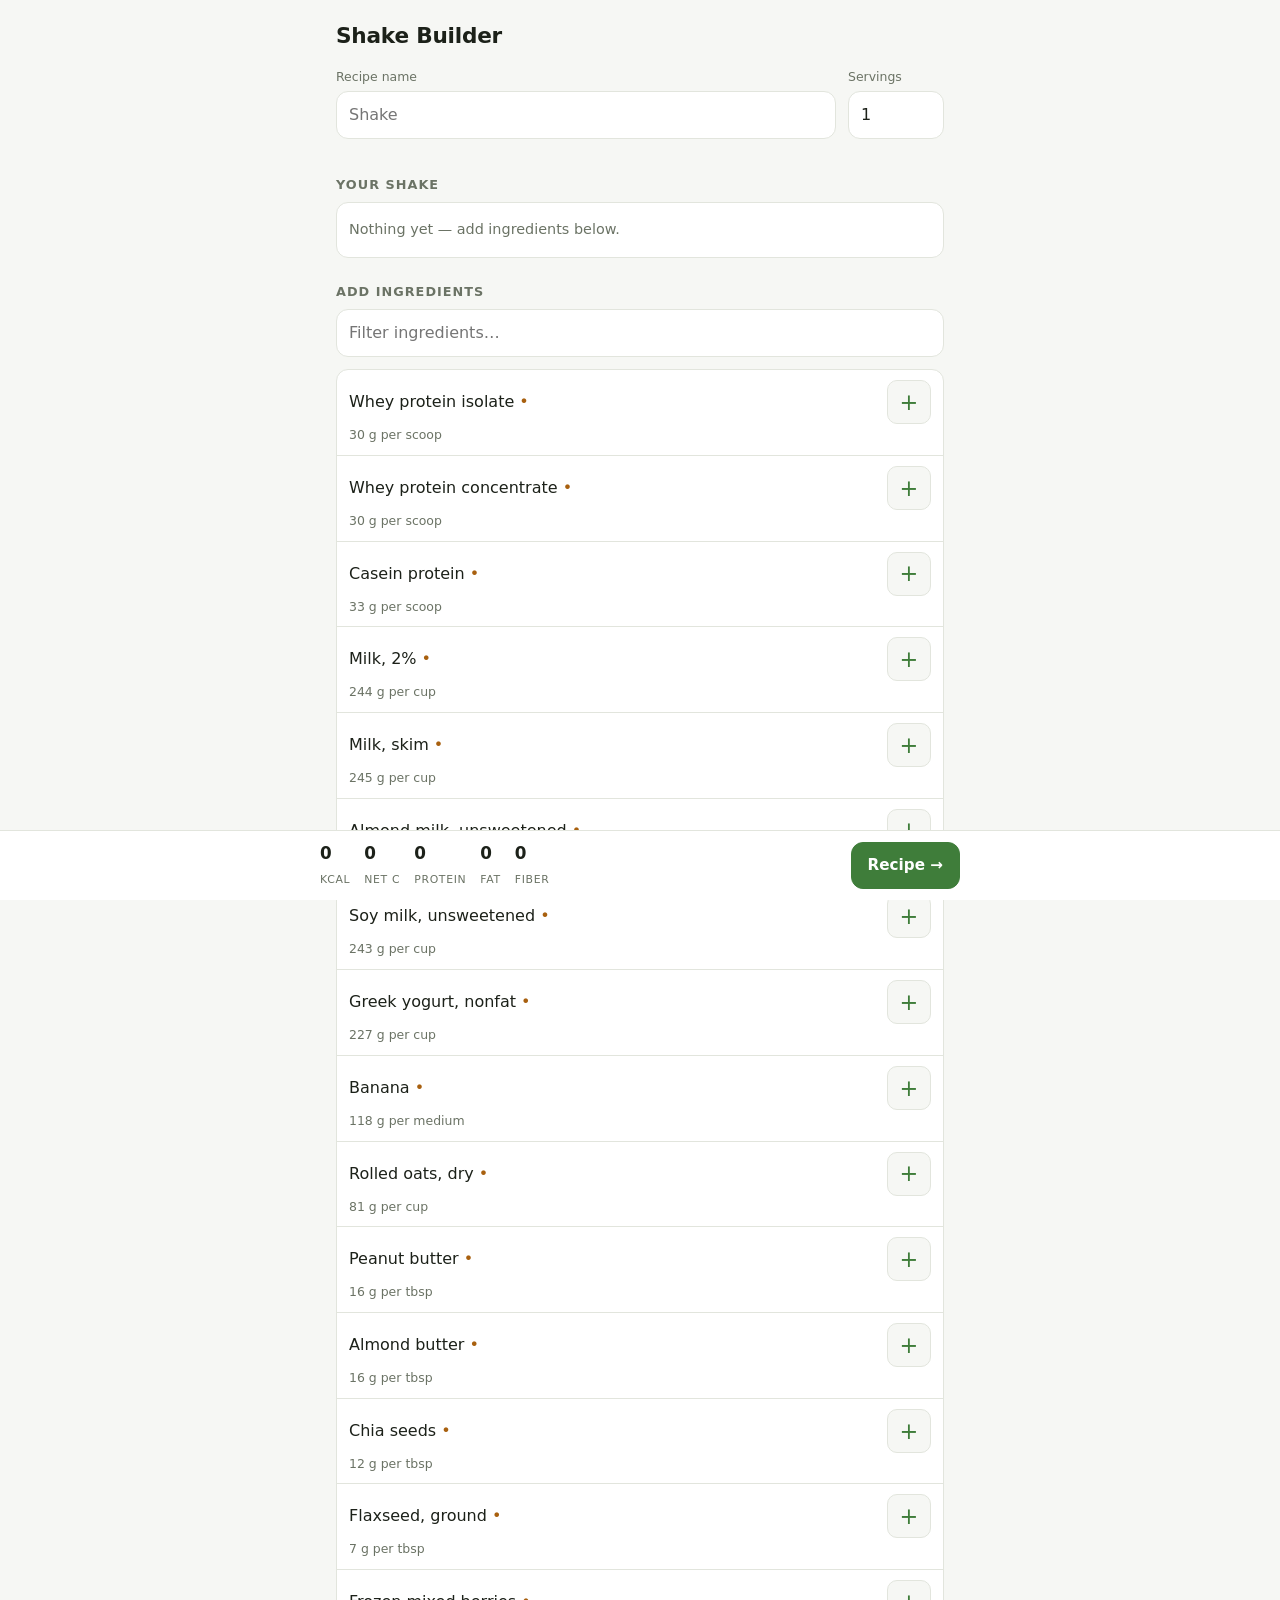
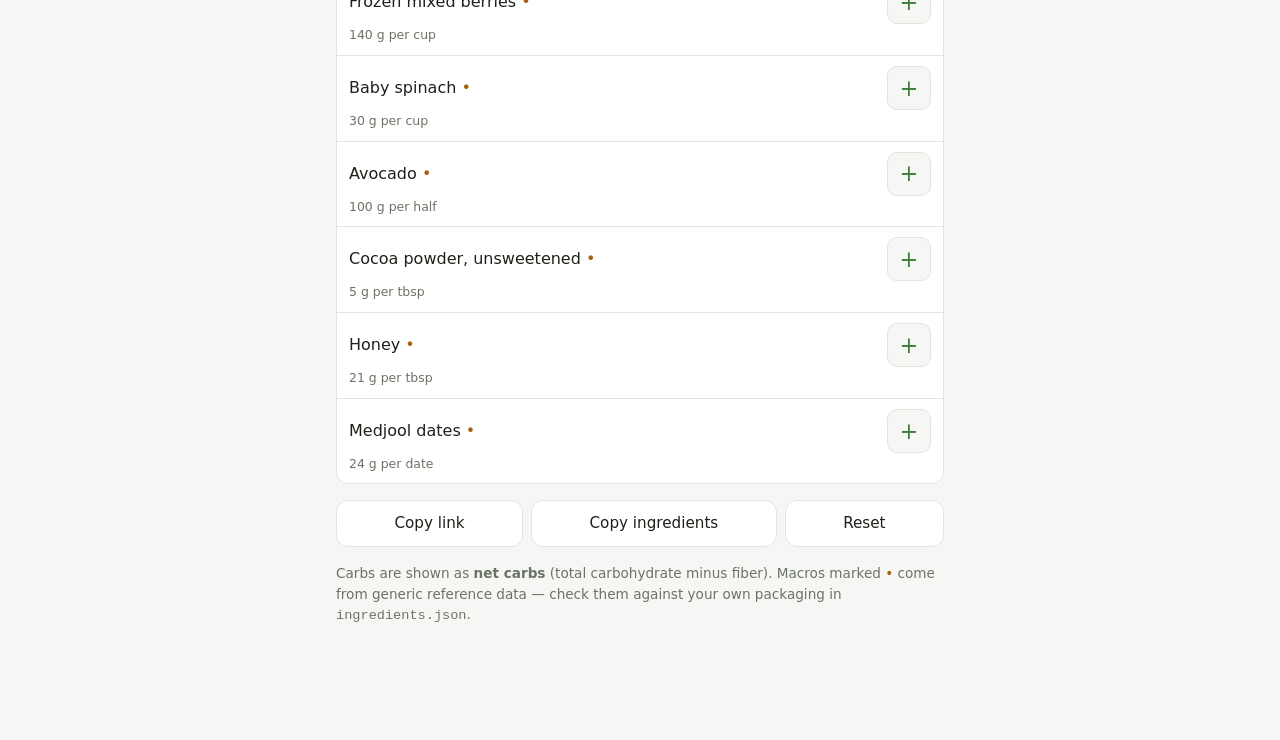
==== index.html @ 305732d8 "Add static shake builder with macro calculation and Cronometer handoff A no-build, no-backend web ap" ====
<!doctype html>
<html lang="en">
<head>
<meta charset="utf-8">
<meta name="viewport" content="width=device-width, initial-scale=1">
<title>Shake Builder</title>
<meta name="description" content="Build a shake and see its macros.">
<link rel="stylesheet" href="css/styles.css">
</head>
<body>
<div class="wrap">
  <h1>Shake Builder</h1>

  <div id="banner" hidden class="banner"></div>

  <div class="row-2">
    <label class="field">
      <span>Recipe name</span>
      <input type="text" id="name" placeholder="Shake" autocomplete="off">
    </label>
    <label class="field">
      <span>Servings</span>
      <input type="number" id="servings" value="1" min="0.25" step="0.25" inputmode="decimal">
    </label>
  </div>

  <h2 id="shake-heading">Your shake</h2>
  <ul class="list" id="shake"></ul>

  <h2>Add ingredients</h2>
  <div class="field">
    <input type="text" id="filter" placeholder="Filter ingredients…" autocomplete="off">
  </div>
  <ul class="list" id="all"></ul>

  <div class="actions">
    <button class="btn" id="copy-link" type="button">Copy link</button>
    <button class="btn" id="copy-ingredients" type="button">Copy ingredients</button>
    <button class="btn" id="reset" type="button">Reset</button>
  </div>

  <p class="note">
    Carbs are shown as <b>net carbs</b> (total carbohydrate minus fiber).
    Macros marked <span class="unverified">•</span> come from generic reference data —
    check them against your own packaging in <code>ingredients.json</code>.
  </p>
</div>

<div class="totals">
  <div class="totals-inner">
    <div class="macros">
      <div class="macro"><b id="t-kcal">0</b><span>kcal</span></div>
      <div class="macro"><b id="t-netcarb">0</b><span>net C</span></div>
      <div class="macro"><b id="t-protein">0</b><span>protein</span></div>
      <div class="macro"><b id="t-fat">0</b><span>fat</span></div>
      <div class="macro"><b id="t-fiber">0</b><span>fiber</span></div>
    </div>
    <a class="btn btn-primary" id="view-recipe" href="recipe.html">Recipe →</a>
  </div>
</div>

<script src="js/shared.js"></script>
<script src="js/builder.js"></script>
</body>
</html>
---- css/styles.css ----
:root {
  --bg: #f6f7f4;
  --surface: #ffffff;
  --border: #e2e5dd;
  --text: #1c2119;
  --muted: #6b7365;
  --accent: #3f7d3a;
  --accent-soft: #eaf3e8;
  --accent-text: #ffffff;
  --warn: #a8600f;
  --radius: 12px;
  --bar-h: 84px;
}

@media (prefers-color-scheme: dark) {
  :root {
    --bg: #14170f;
    --surface: #1d211a;
    --border: #2e3428;
    --text: #e8ece3;
    --muted: #9aa392;
    --accent: #7cbb6f;
    --accent-soft: #232b1f;
    --accent-text: #10140c;
    --warn: #d99a4a;
  }
}

* { box-sizing: border-box; }

html { -webkit-text-size-adjust: 100%; }

body {
  margin: 0;
  background: var(--bg);
  color: var(--text);
  font: 16px/1.5 system-ui, -apple-system, "Segoe UI", Roboto, sans-serif;
  overflow-wrap: break-word;
}

.wrap {
  max-width: 640px;
  margin: 0 auto;
  padding: 16px 16px calc(var(--bar-h) + 32px);
}

h1 {
  font-size: 1.35rem;
  letter-spacing: -0.01em;
  margin: 4px 0 16px;
}

h2 {
  font-size: 0.8rem;
  text-transform: uppercase;
  letter-spacing: 0.08em;
  color: var(--muted);
  margin: 24px 0 8px;
}

/* ---------- form controls ---------- */

label { display: block; }

.field { margin-bottom: 12px; }

.field > span {
  display: block;
  font-size: 0.78rem;
  color: var(--muted);
  margin-bottom: 4px;
}

input[type="text"],
input[type="number"] {
  width: 100%;
  /* 16px minimum: anything smaller makes iOS zoom on focus. */
  font: inherit;
  font-size: 16px;
  padding: 11px 12px;
  color: var(--text);
  background: var(--surface);
  border: 1px solid var(--border);
  border-radius: var(--radius);
}

input:focus-visible,
button:focus-visible {
  outline: 2px solid var(--accent);
  outline-offset: 2px;
}

.row-2 { display: flex; gap: 12px; }
.row-2 .field:first-child { flex: 1; }
.row-2 .field:last-child { width: 96px; }

/* ---------- ingredient rows ---------- */

.list {
  list-style: none;
  margin: 0;
  padding: 0;
  border: 1px solid var(--border);
  border-radius: var(--radius);
  background: var(--surface);
  overflow: hidden;
}

.list li + li { border-top: 1px solid var(--border); }

/* Wraps so the detail line gets the full row width instead of the ~180px left
   over beside the stepper, which forced every row onto two lines. */
.item {
  display: flex;
  flex-wrap: wrap;
  align-items: center;
  gap: 2px 12px;
  padding: 10px 12px;
  min-height: 56px;
}

.item.on { background: var(--accent-soft); }

.item-main { flex: 1; min-width: 0; }

.item-name { display: block; }

.item-sub {
  flex-basis: 100%;
  font-size: 0.78rem;
  color: var(--muted);
  font-variant-numeric: tabular-nums;
}

.unverified {
  color: var(--warn);
  cursor: help;
}

/* ---------- stepper ---------- */

.stepper {
  display: flex;
  align-items: center;
  gap: 2px;
  flex: none;
}

.stepper button {
  width: 44px;
  height: 44px;
  font: inherit;
  font-size: 1.25rem;
  line-height: 1;
  color: var(--text);
  background: var(--bg);
  border: 1px solid var(--border);
  border-radius: 10px;
  cursor: pointer;
}

.stepper button:active { background: var(--accent-soft); }

.stepper .qty {
  min-width: 46px;
  text-align: center;
  font-variant-numeric: tabular-nums;
  font-weight: 600;
}

.add {
  flex: none;
  width: 44px;
  height: 44px;
  font: inherit;
  font-size: 1.4rem;
  line-height: 1;
  color: var(--accent);
  background: var(--bg);
  border: 1px solid var(--border);
  border-radius: 10px;
  cursor: pointer;
}

/* ---------- buttons ---------- */

.actions {
  display: flex;
  flex-wrap: wrap;
  gap: 8px;
  margin-top: 16px;
}

.btn {
  flex: 1 1 auto;
  min-height: 44px;
  padding: 11px 16px;
  font: inherit;
  font-size: 0.95rem;
  text-align: center;
  text-decoration: none;
  color: var(--text);
  background: var(--surface);
  border: 1px solid var(--border);
  border-radius: var(--radius);
  cursor: pointer;
}

.btn-primary {
  color: var(--accent-text);
  background: var(--accent);
  border-color: var(--accent);
  font-weight: 600;
}

/* ---------- sticky totals ---------- */

.totals {
  position: fixed;
  left: 0;
  right: 0;
  bottom: 0;
  z-index: 10;
  display: flex;
  align-items: center;
  gap: 12px;
  padding: 10px 16px calc(10px + env(safe-area-inset-bottom));
  background: var(--surface);
  border-top: 1px solid var(--border);
}

.totals-inner {
  max-width: 640px;
  margin: 0 auto;
  width: 100%;
  display: flex;
  align-items: center;
  gap: 12px;
}

.macros {
  flex: 1;
  display: flex;
  gap: 14px;
}

.macro { text-align: left; }

.macro b {
  display: block;
  font-size: 1.05rem;
  font-variant-numeric: tabular-nums;
}

.macro span {
  font-size: 0.68rem;
  text-transform: uppercase;
  letter-spacing: 0.06em;
  color: var(--muted);
}

.totals .btn { flex: none; }

/* ---------- recipe page ---------- */

.recipe-ingredients {
  margin: 0;
  padding-left: 22px;
}

.recipe-ingredients li { margin-bottom: 6px; }

table.nutrition {
  width: 100%;
  border-collapse: collapse;
  margin-top: 8px;
  background: var(--surface);
  border: 1px solid var(--border);
  border-radius: var(--radius);
  overflow: hidden;
}

.nutrition th,
.nutrition td {
  padding: 9px 12px;
  text-align: right;
  border-bottom: 1px solid var(--border);
  font-variant-numeric: tabular-nums;
}

.nutrition th:first-child,
.nutrition td:first-child { text-align: left; font-weight: 400; }

.nutrition thead th {
  font-size: 0.72rem;
  text-transform: uppercase;
  letter-spacing: 0.06em;
  color: var(--muted);
}

.nutrition tbody tr:last-child td { border-bottom: 0; }

.note {
  font-size: 0.85rem;
  color: var(--muted);
  margin: 16px 0 0;
}

.empty {
  padding: 16px 12px;
  color: var(--muted);
  font-size: 0.9rem;
}

.banner {
  padding: 10px 12px;
  margin-bottom: 12px;
  border-radius: var(--radius);
  background: var(--accent-soft);
  border: 1px solid var(--border);
  font-size: 0.88rem;
}

.recipe-page .wrap { padding-bottom: 32px; }
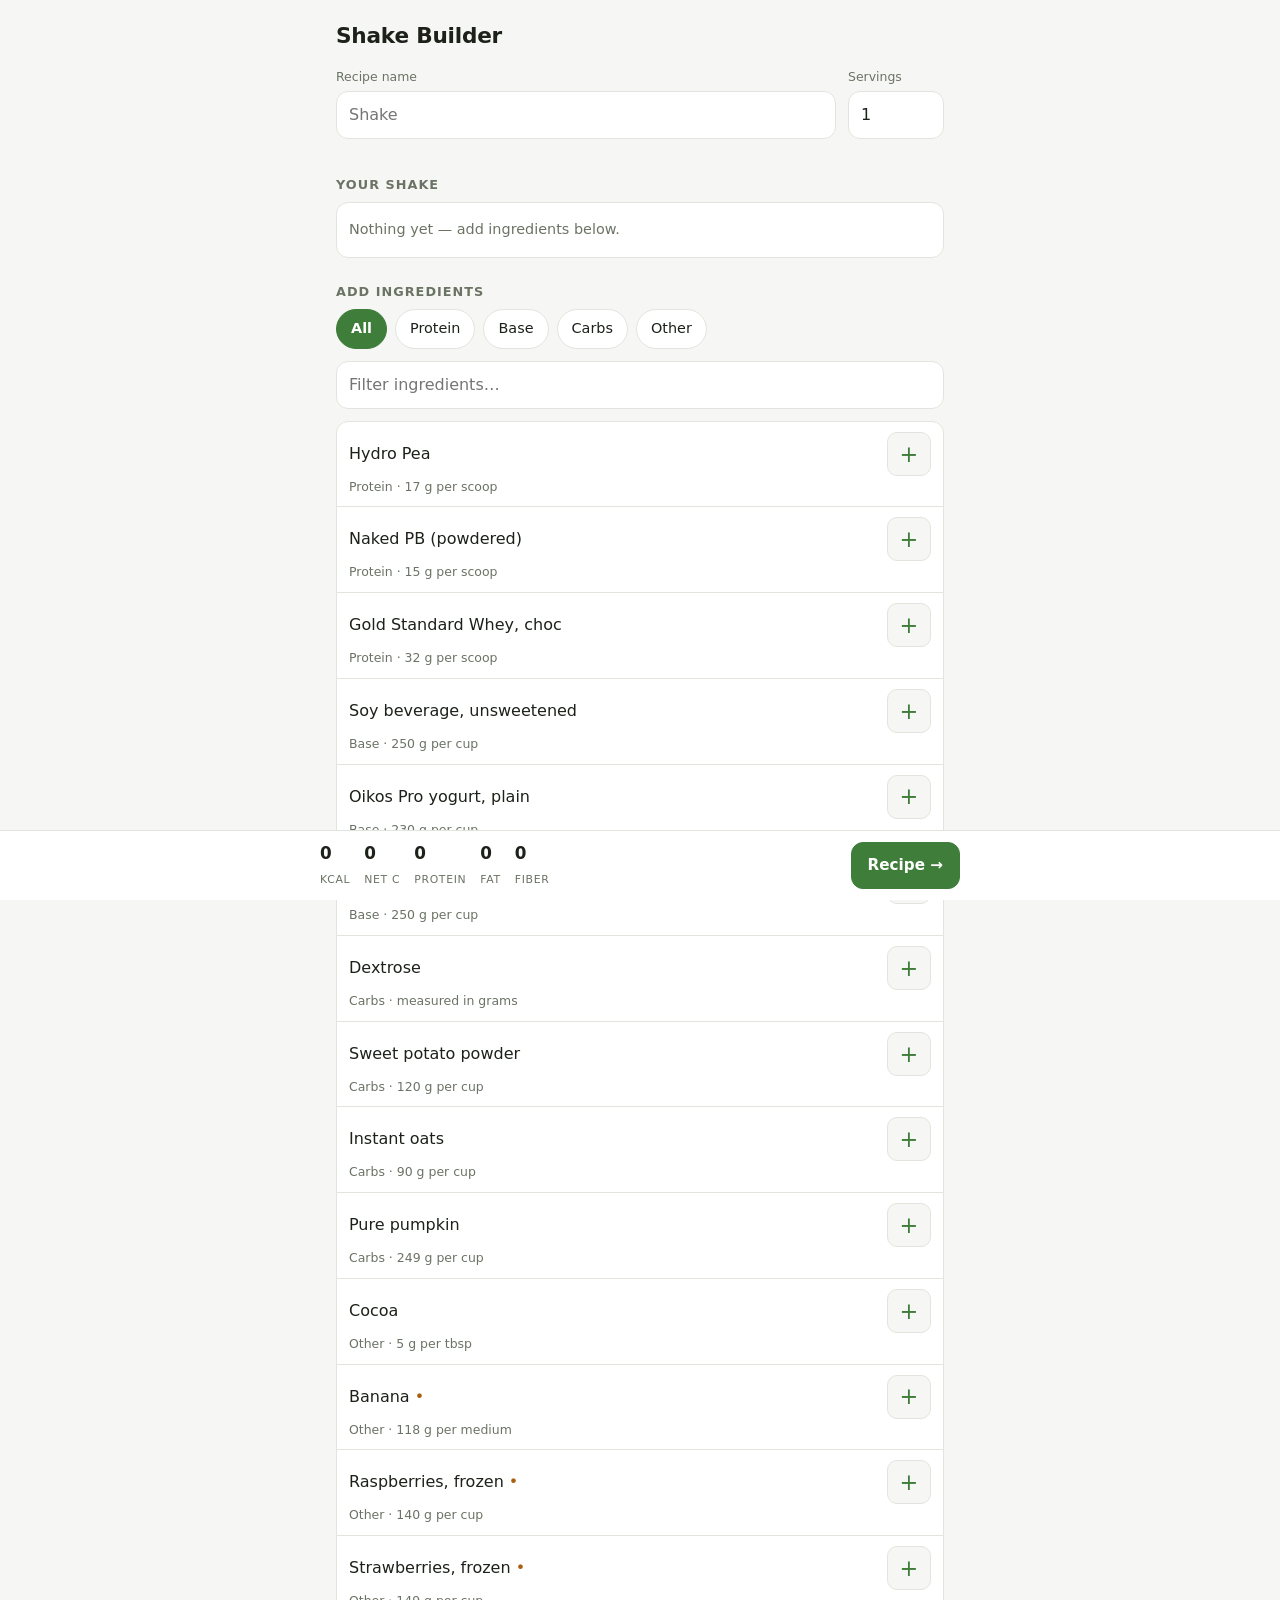
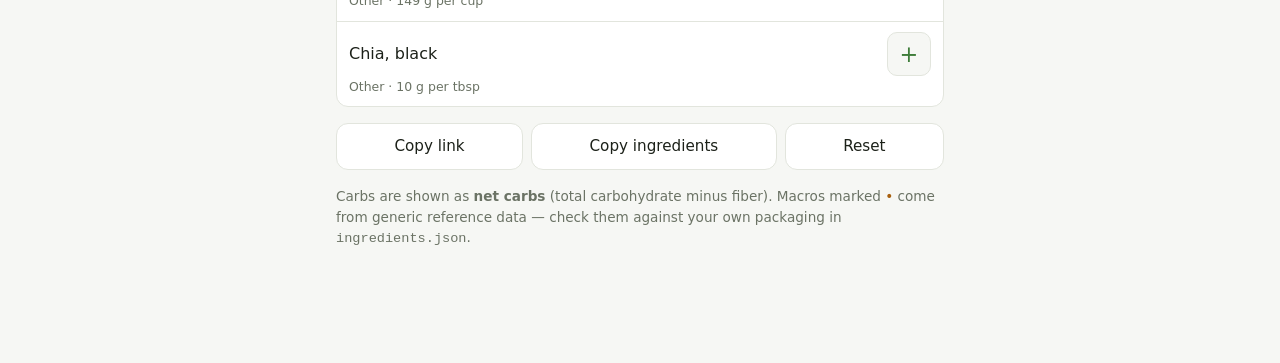
==== commit fb31f9fa: "Replace ingredient list with real products, add category filters ingredients.json now holds the 15 p" ====
--- a/index.html
+++ b/index.html
@@ -28,6 +28,7 @@
   <ul class="list" id="shake"></ul>
 
   <h2>Add ingredients</h2>
+  <div class="chips" id="categories" role="group" aria-label="Filter by category"></div>
   <div class="field">
     <input type="text" id="filter" placeholder="Filter ingredients…" autocomplete="off">
   </div>
--- a/css/styles.css
+++ b/css/styles.css
@@ -94,6 +94,34 @@
 .row-2 .field:first-child { flex: 1; }
 .row-2 .field:last-child { width: 96px; }
 
+/* ---------- category chips ---------- */
+
+.chips {
+  display: flex;
+  flex-wrap: wrap;
+  gap: 8px;
+  margin-bottom: 12px;
+}
+
+.chip {
+  min-height: 38px;
+  padding: 8px 14px;
+  font: inherit;
+  font-size: 0.9rem;
+  color: var(--text);
+  background: var(--surface);
+  border: 1px solid var(--border);
+  border-radius: 999px;
+  cursor: pointer;
+}
+
+.chip[aria-pressed="true"] {
+  color: var(--accent-text);
+  background: var(--accent);
+  border-color: var(--accent);
+  font-weight: 600;
+}
+
 /* ---------- ingredient rows ---------- */
 
 .list {
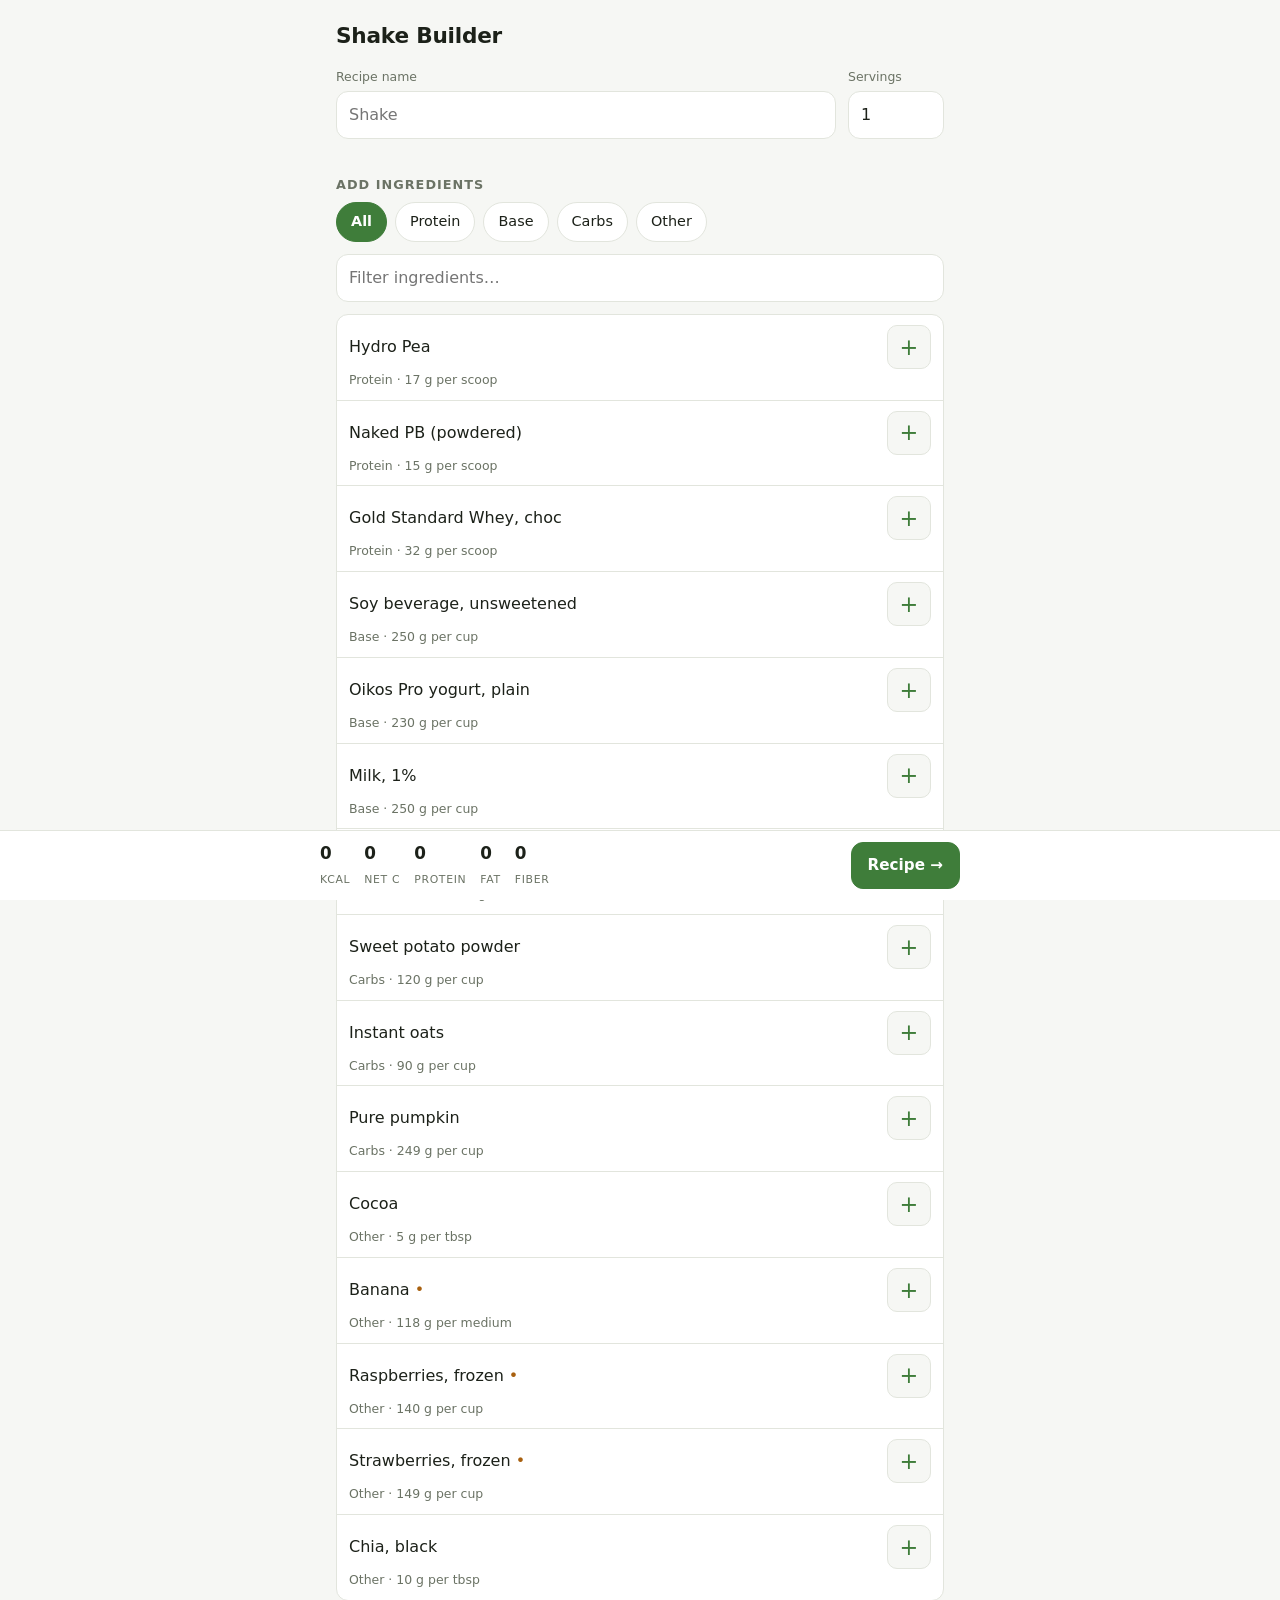
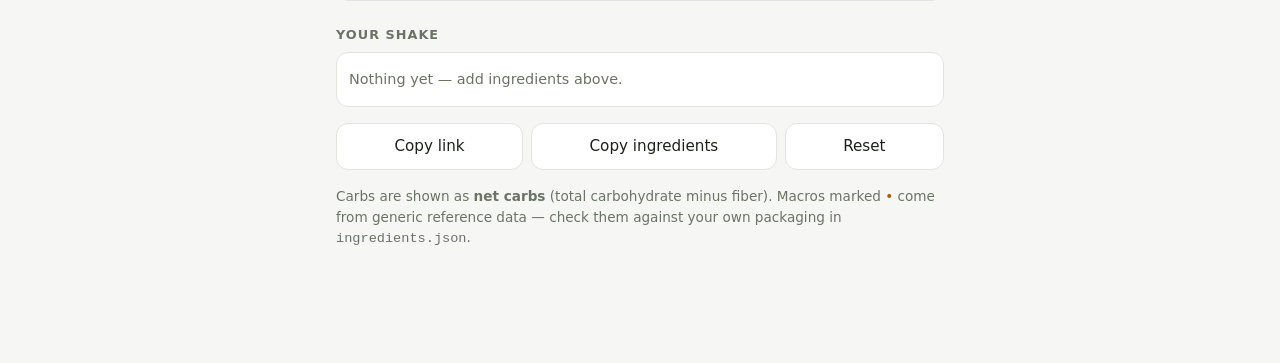
==== commit 82b7e3b4: "Put the ingredient catalog above the selected list Adding an ingredient grew the "Your shake" sectio" ====
--- a/index.html
+++ b/index.html
@@ -24,15 +24,17 @@
     </label>
   </div>
 
-  <h2 id="shake-heading">Your shake</h2>
-  <ul class="list" id="shake"></ul>
-
+  <!-- Catalog sits above "Your shake" deliberately: adding an ingredient grows the
+       section below it, so the row you just tapped never moves under your finger. -->
   <h2>Add ingredients</h2>
   <div class="chips" id="categories" role="group" aria-label="Filter by category"></div>
   <div class="field">
     <input type="text" id="filter" placeholder="Filter ingredients…" autocomplete="off">
   </div>
   <ul class="list" id="all"></ul>
+
+  <h2 id="shake-heading">Your shake</h2>
+  <ul class="list" id="shake"></ul>
 
   <div class="actions">
     <button class="btn" id="copy-link" type="button">Copy link</button>
--- a/css/styles.css
+++ b/css/styles.css
@@ -291,12 +291,30 @@
 
 /* ---------- recipe page ---------- */
 
+/* Name on its own line, amount beneath: the name is what you type into
+   Cronometer's search, so it should not have to be picked out of a sentence. */
 .recipe-ingredients {
+  list-style: none;
   margin: 0;
-  padding-left: 22px;
-}
-
-.recipe-ingredients li { margin-bottom: 6px; }
+  padding: 0;
+  border: 1px solid var(--border);
+  border-radius: var(--radius);
+  background: var(--surface);
+  overflow: hidden;
+}
+
+.recipe-ingredients li { padding: 10px 12px; }
+
+.recipe-ingredients li + li { border-top: 1px solid var(--border); }
+
+.ing-name { display: block; }
+
+.ing-amount {
+  display: block;
+  font-size: 0.85rem;
+  color: var(--muted);
+  font-variant-numeric: tabular-nums;
+}
 
 table.nutrition {
   width: 100%;
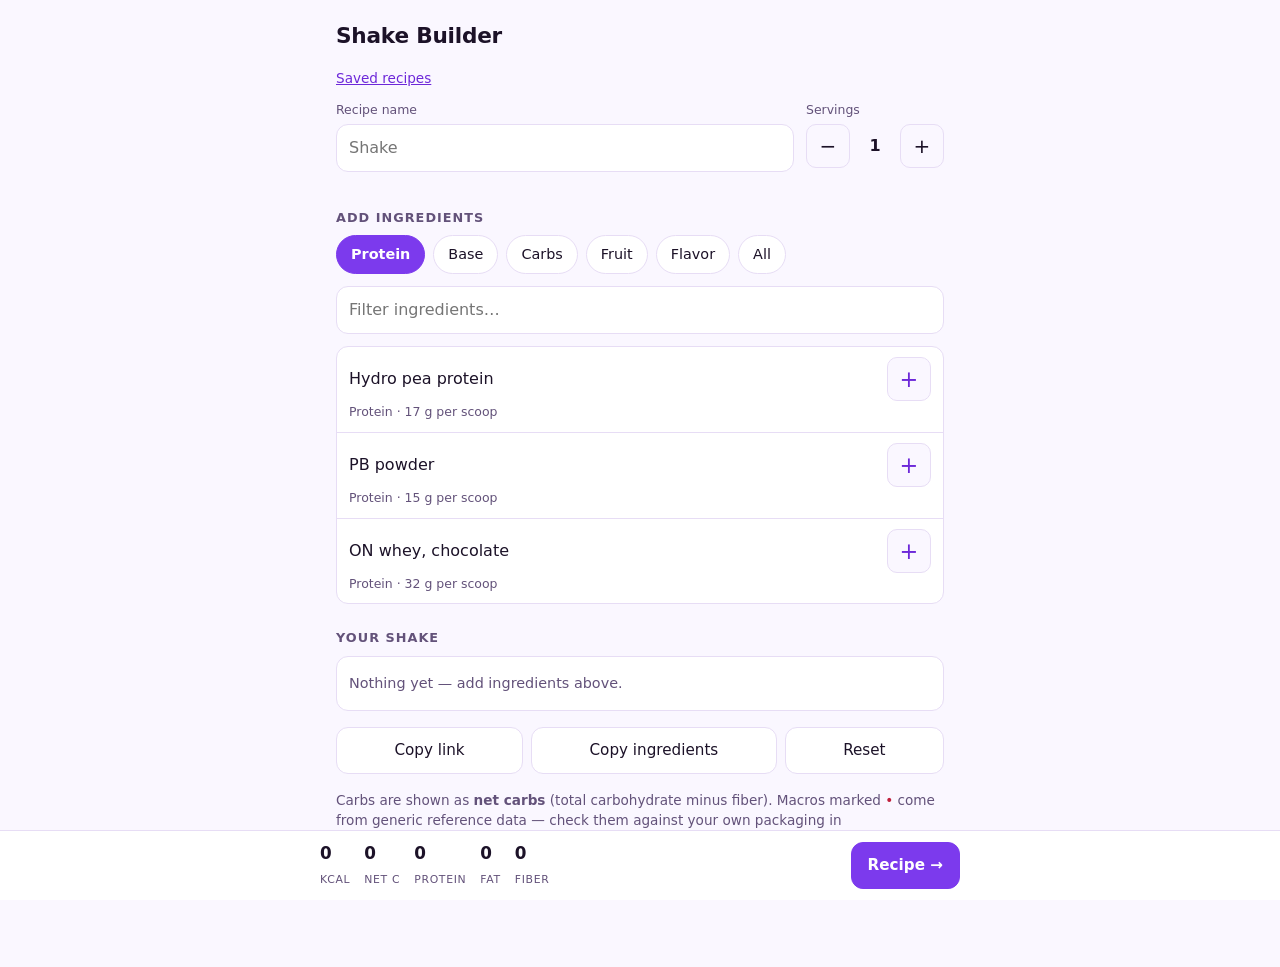
==== commit dd742e6c: "Add saved recipes, restructure ingredient categories Saved recipes: new saved.html backed by a local" ====
--- a/index.html
+++ b/index.html
@@ -3,6 +3,8 @@
 <head>
 <meta charset="utf-8">
 <meta name="viewport" content="width=device-width, initial-scale=1">
+<meta name="theme-color" content="#faf7ff" media="(prefers-color-scheme: light)">
+<meta name="theme-color" content="#0f0c15" media="(prefers-color-scheme: dark)">
 <title>Shake Builder</title>
 <meta name="description" content="Build a shake and see its macros.">
 <link rel="stylesheet" href="css/styles.css">
@@ -12,16 +14,21 @@
   <h1>Shake Builder</h1>
 
   <div id="banner" hidden class="banner"></div>
+  <p class="nav"><a href="saved.html">Saved recipes</a></p>
 
   <div class="row-2">
     <label class="field">
       <span>Recipe name</span>
       <input type="text" id="name" placeholder="Shake" autocomplete="off">
     </label>
-    <label class="field">
-      <span>Servings</span>
-      <input type="number" id="servings" value="1" min="0.25" step="0.25" inputmode="decimal">
-    </label>
+    <div class="field field-servings" role="group" aria-labelledby="servings-label">
+      <span id="servings-label">Servings</span>
+      <div class="stepper" id="servings">
+        <button type="button" data-servings="-1" aria-label="Fewer servings">−</button>
+        <span class="qty" id="servings-qty">1</span>
+        <button type="button" data-servings="1" aria-label="More servings">+</button>
+      </div>
+    </div>
   </div>
 
   <!-- Catalog sits above "Your shake" deliberately: adding an ingredient grows the
--- a/css/styles.css
+++ b/css/styles.css
@@ -1,28 +1,34 @@
 :root {
-  --bg: #f6f7f4;
+  --bg: #faf7ff;
   --surface: #ffffff;
-  --border: #e2e5dd;
-  --text: #1c2119;
-  --muted: #6b7365;
-  --accent: #3f7d3a;
-  --accent-soft: #eaf3e8;
+  --border: #e7ddf5;
+  --text: #1c1228;
+  --muted: #63527a;
+  /* Accent is a fill colour; --accent-ink is the same hue darkened enough to
+     pass as text/outline on --bg. Keeping them apart is what lets the fill stay
+     vivid instead of being dragged down to a readable-as-text darkness. */
+  --accent: #7c3aed;
+  --accent-ink: #6d28d9;
+  --accent-soft: #f1e8ff;
   --accent-text: #ffffff;
-  --warn: #a8600f;
+  /* Red-leaning, so the unverified marker stays distinct from the purple accent. */
+  --warn: #c0203c;
   --radius: 12px;
   --bar-h: 84px;
 }
 
 @media (prefers-color-scheme: dark) {
   :root {
-    --bg: #14170f;
-    --surface: #1d211a;
-    --border: #2e3428;
-    --text: #e8ece3;
-    --muted: #9aa392;
-    --accent: #7cbb6f;
-    --accent-soft: #232b1f;
-    --accent-text: #10140c;
-    --warn: #d99a4a;
+    --bg: #0f0c15;
+    --surface: #1b1626;
+    --border: #3b3252;
+    --text: #f6f1fc;
+    --muted: #b7a8d0;
+    --accent: #9d6bff;
+    --accent-ink: #c4b0ff;
+    --accent-soft: #241834;
+    --accent-text: #17092b;
+    --warn: #ff8299;
   }
 }
 
@@ -86,13 +92,15 @@
 
 input:focus-visible,
 button:focus-visible {
-  outline: 2px solid var(--accent);
+  outline: 2px solid var(--accent-ink);
   outline-offset: 2px;
 }
 
 .row-2 { display: flex; gap: 12px; }
 .row-2 .field:first-child { flex: 1; }
-.row-2 .field:last-child { width: 96px; }
+/* Sized by its contents: the servings control is a stepper now, not the 96px
+   number input this rule was cut for. */
+.row-2 .field:last-child { flex: none; }
 
 /* ---------- category chips ---------- */
 
@@ -203,7 +211,7 @@
   font: inherit;
   font-size: 1.4rem;
   line-height: 1;
-  color: var(--accent);
+  color: var(--accent-ink);
   background: var(--bg);
   border: 1px solid var(--border);
   border-radius: 10px;
@@ -368,3 +376,63 @@
 }
 
 .recipe-page .wrap { padding-bottom: 32px; }
+
+/* ---------- saved recipes ---------- */
+
+.nav {
+  font-size: 0.85rem;
+  margin: 0 0 12px;
+}
+
+.nav a { color: var(--accent-ink); }
+
+.saved-list {
+  list-style: none;
+  margin: 0;
+  padding: 0;
+  border: 1px solid var(--border);
+  border-radius: var(--radius);
+  background: var(--surface);
+  overflow: hidden;
+}
+
+.saved-list li + li { border-top: 1px solid var(--border); }
+
+.saved-list li {
+  display: flex;
+  align-items: center;
+  gap: 8px;
+  padding: 10px 12px;
+}
+
+.saved-link {
+  flex: 1;
+  min-width: 0;
+  text-decoration: none;
+  color: inherit;
+}
+
+.saved-list .btn { flex: none; }
+
+.btn-small {
+  min-height: 44px;
+  padding: 8px 12px;
+  font-size: 0.85rem;
+}
+
+/* An author display rule beats the UA stylesheet's [hidden] { display: none },
+   so the attribute needs restoring explicitly. */
+.io[hidden] { display: none; }
+
+.io {
+  display: block;
+  width: 100%;
+  min-height: 160px;
+  margin: 12px 0;
+  font: 13px/1.5 ui-monospace, SFMono-Regular, Menlo, Consolas, monospace;
+  color: var(--text);
+  background: var(--surface);
+  border: 1px solid var(--border);
+  border-radius: var(--radius);
+  padding: 11px 12px;
+}
